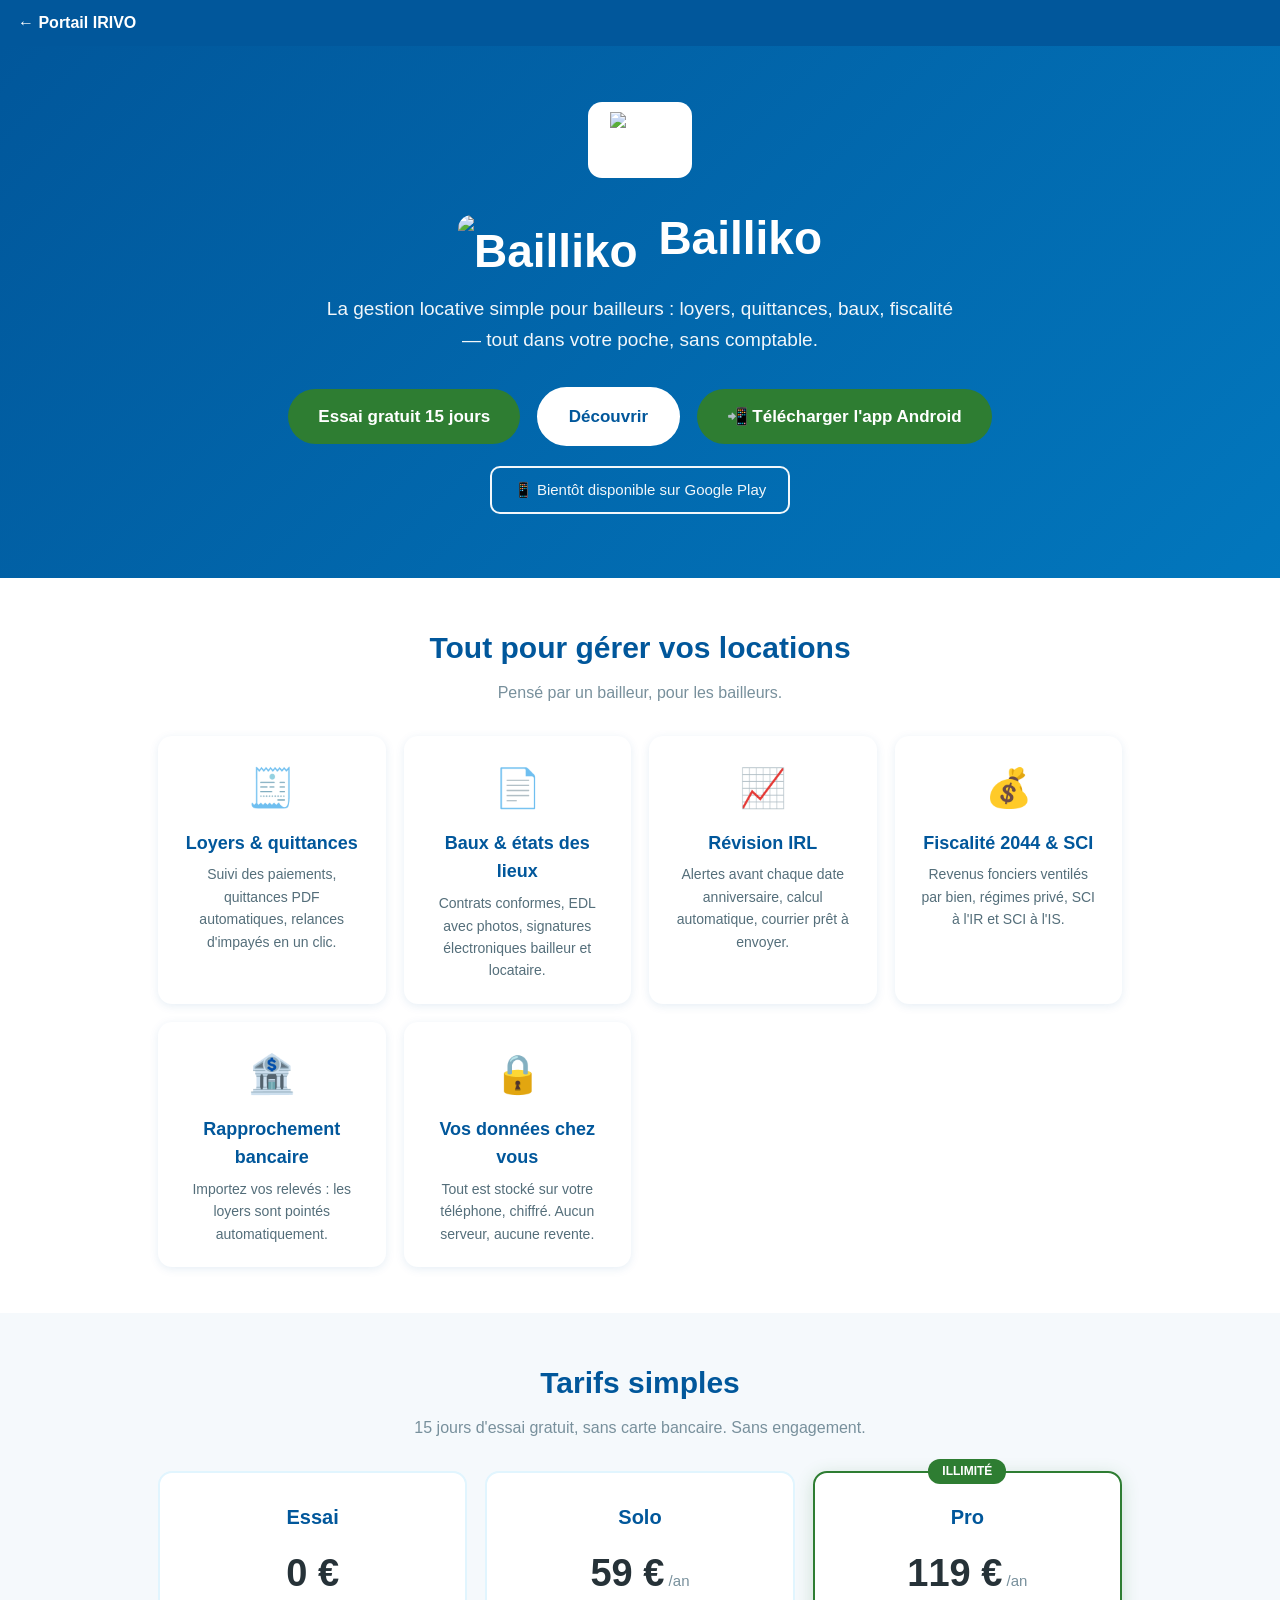
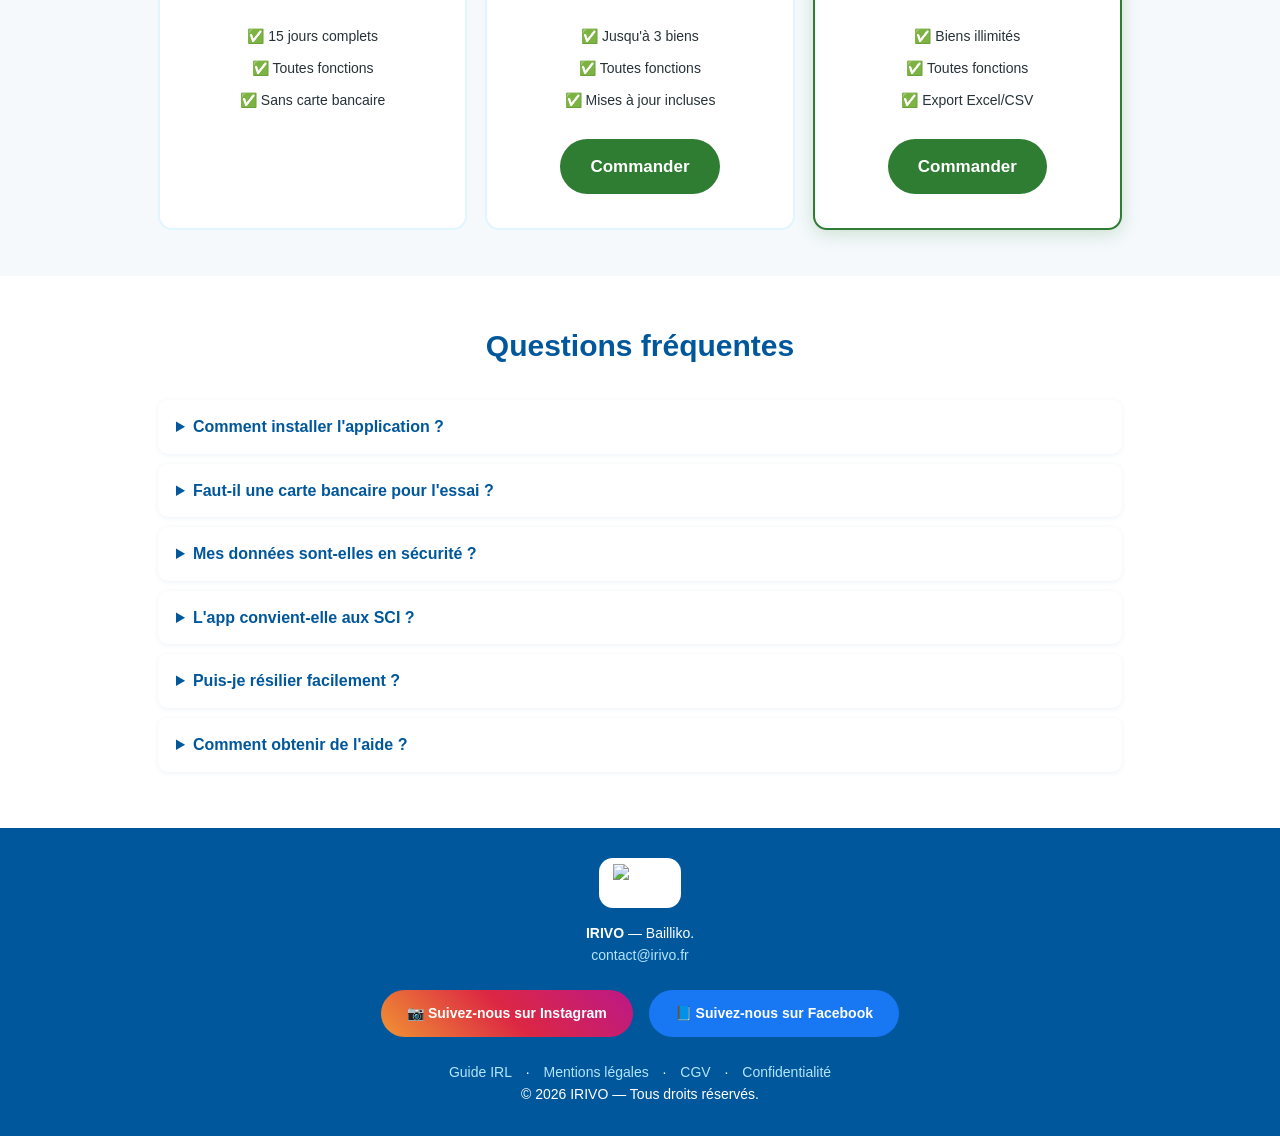
==== bailliko.html @ 0dbec05a "Mise à jour IRIVO : bailliko.html" ====
<!DOCTYPE html>
<html lang="fr">
<head>
<meta charset="UTF-8">
<meta name="viewport" content="width=device-width, initial-scale=1.0">
<title>Bailliko — Gestion locative pour bailleurs : loyers, quittances, baux, IRL, 2044 &amp; SCI. | IRIVO</title>
<meta name="description" content="Bailliko par IRIVO : Gestion locative pour bailleurs : loyers, quittances, baux, IRL, 2044 &amp; SCI. 15 jours d'essai gratuit.">
<link rel="stylesheet" href="style.css">
</head>
<body>
<nav style="background:#01579b;padding:10px 18px;"><a href="index.html" data-irivopage="index.html" style="color:#fff;text-decoration:none;font-weight:bold;">← Portail IRIVO</a></nav>
<header>
<div class="wrap">
<div class="badge-logo"><img src="logo-irivo.png" alt="IRIVO"></div>
<h1><img class="app-ico" src="bailliko/icone-bailliko.png" alt="Bailliko"> Bailliko</h1>
<p class="accroche">La gestion locative simple pour bailleurs : loyers, quittances, baux, fiscalité — tout dans votre poche, sans comptable.</p>
<a class="btn" href="#tarifs">Essai gratuit 15 jours</a>
<a class="btn second" href="#fonctionnalites">Découvrir</a>
<a class="btn" href="compteur.php?dl=1">📲 Télécharger l'app Android</a>
<div><span class="badge-play">📱 Bientôt disponible sur Google Play</span></div>
</div>
</header>

<section id="fonctionnalites">
<div class="wrap">
<h2>Tout pour gérer vos locations</h2>
<p class="sous">Pensé par un bailleur, pour les bailleurs.</p>
<div class="grille">
<div class="carte"><div class="ico">🧾</div><h3>Loyers &amp; quittances</h3><p>Suivi des paiements, quittances PDF automatiques, relances d'impayés en un clic.</p></div>
<div class="carte"><div class="ico">📄</div><h3>Baux &amp; états des lieux</h3><p>Contrats conformes, EDL avec photos, signatures électroniques bailleur et locataire.</p></div>
<div class="carte"><div class="ico">📈</div><h3>Révision IRL</h3><p>Alertes avant chaque date anniversaire, calcul automatique, courrier prêt à envoyer.</p></div>
<div class="carte"><div class="ico">💰</div><h3>Fiscalité 2044 &amp; SCI</h3><p>Revenus fonciers ventilés par bien, régimes privé, SCI à l'IR et SCI à l'IS.</p></div>
<div class="carte"><div class="ico">🏦</div><h3>Rapprochement bancaire</h3><p>Importez vos relevés : les loyers sont pointés automatiquement.</p></div>
<div class="carte"><div class="ico">🔒</div><h3>Vos données chez vous</h3><p>Tout est stocké sur votre téléphone, chiffré. Aucun serveur, aucune revente.</p></div>
</div>
</div>
</section>

<section id="tarifs" class="gris">
<div class="wrap">
<h2>Tarifs simples</h2>
<p class="sous">15 jours d'essai gratuit, sans carte bancaire. Sans engagement.</p>
<div class="tarifs">
<div class="tarif"><h3>Essai</h3><div class="prix">0 €</div><ul><li>✅ 15 jours complets</li><li>✅ Toutes fonctions</li><li>✅ Sans carte bancaire</li></ul></div>

<div class="tarif ">

<h3>Solo</h3>
<div class="prix">59 €<span> /an</span></div>
<ul><li>✅ Jusqu'à 3 biens</li><li>✅ Toutes fonctions</li><li>✅ Mises à jour incluses</li></ul>
<a class="btn" href="commande.html" data-irivopage="commande.html">Commander</a>
</div>

<div class="tarif top">
<div class="etiquette">ILLIMITÉ</div>
<h3>Pro</h3>
<div class="prix">119 €<span> /an</span></div>
<ul><li>✅ Biens illimités</li><li>✅ Toutes fonctions</li><li>✅ Export Excel/CSV</li></ul>
<a class="btn" href="commande.html" data-irivopage="commande.html">Commander</a>
</div>
</div>
</div>
</section>

<section class="faq">
<div class="wrap">
<h2>Questions fréquentes</h2>
<p class="sous"></p>
<details><summary>Comment installer l'application ?</summary><p>Téléchargez Bailliko.apk depuis cette page, ouvrez le fichier et autorisez « Installer depuis cette source » quand Android le demande. L'application est signée par IRIVO. Bientôt aussi sur Google Play.</p></details>
<details><summary>Faut-il une carte bancaire pour l'essai ?</summary><p>Non. L'essai de 15 jours est libre et sans engagement. À la fin de l'essai, abonnez-vous en direct sur ce site ou via Google Play.</p></details>
<details><summary>Mes données sont-elles en sécurité ?</summary><p>Oui : tout est stocké localement sur votre téléphone et chiffré. IRIVO n'héberge aucune de vos données.</p></details>
<details><summary>L'app convient-elle aux SCI ?</summary><p>Oui : chaque bien peut être déclaré en privé, SCI à l'IR ou SCI à l'IS, avec une fiscalité adaptée (2044, 2072, résultat IS simplifié).</p></details>
<details><summary>Puis-je résilier facilement ?</summary><p>L'abonnement (12 mois) est reconduit tacitement chaque année ; résiliation à tout moment depuis votre <a href="https://billing.stripe.com/p/login/6oU28rd5H0m96ZN2Q82Nq00">espace client Stripe</a> ou par email, effet en fin de période payée. Aucun remboursement prorata, conformément aux <a href="cgv.html">CGV</a>.</p></details>
<details><summary>Comment obtenir de l'aide ?</summary><p>Écrivez-nous à <a href="mailto:contact@irivo.fr">contact@irivo.fr</a>, nous répondons sous 48 h ouvrées.</p></details>
</div>
</section>

<footer>
<div class="wrap">
<p><span class="badge-logo mini"><img src="logo-irivo.png" alt="IRIVO"></span></p>
<p><strong>IRIVO</strong> — Bailliko.<br>
<a href="mailto:contact@irivo.fr">contact@irivo.fr</a></p>
<p style="text-align:center;margin:18px 0;">
<a href="https://www.instagram.com/irivo2026/" target="_blank" rel="noopener" style="display:inline-block;background:linear-gradient(45deg,#f09433,#dc2743,#bc1888);color:#fff;font-weight:bold;text-decoration:none;padding:12px 26px;border-radius:30px;margin:6px;">📷 Suivez-nous sur Instagram</a>
<a href="https://www.facebook.com/profile.php?id=61595335291716" target="_blank" rel="noopener" style="display:inline-block;background:#1877f2;color:#fff;font-weight:bold;text-decoration:none;padding:12px 26px;border-radius:30px;margin:6px;">📘 Suivez-nous sur Facebook</a>
</p>
<p><a href="guide-revision-irl.html">Guide IRL</a> · <a href="mentions-legales.html">Mentions légales</a> · <a href="cgv.html">CGV</a> · <a href="confidentialite.html">Confidentialité</a></p>
<p>© 2026 IRIVO — Tous droits réservés.</p>
</div>
</footer>

</body>
</html>
---- style.css ----
:root{--bleu:#0277bd;--bleu-fonce:#01579b;--vert:#2e7d32;--fond:#f5f9fc;--texte:#263238;--gris:#78909c}
*{box-sizing:border-box;margin:0;padding:0}
body{font-family:'Segoe UI',Roboto,Arial,sans-serif;color:var(--texte);background:#fff;line-height:1.6}
.wrap{max-width:1000px;margin:0 auto;padding:0 18px}
header{background:linear-gradient(135deg,var(--bleu-fonce),var(--bleu));color:#fff;padding:56px 0 64px;text-align:center}
header .logo{font-size:20px;opacity:.9;letter-spacing:2px}
header h1{font-size:46px;margin:10px 0 6px}
header p.accroche{font-size:19px;opacity:.95;max-width:640px;margin:0 auto 26px}
.btn{display:inline-block;background:var(--vert);color:#fff!important;text-decoration:none;font-weight:bold;padding:14px 30px;border-radius:30px;margin:6px;font-size:17px;cursor:pointer}
.btn.second{background:#fff;color:var(--bleu-fonce)!important;border:2px solid #fff}
.btn.sombre{background:var(--bleu-fonce)}
section{padding:46px 0}
section.gris{background:var(--fond)}
h2{text-align:center;font-size:30px;margin-bottom:8px;color:var(--bleu-fonce)}
p.sous{text-align:center;color:var(--gris);margin-bottom:30px}
.grille{display:grid;grid-template-columns:repeat(auto-fit,minmax(220px,1fr));gap:18px}
.carte{background:#fff;border-radius:14px;padding:22px;box-shadow:0 2px 10px rgba(1,87,155,.1);text-align:center}
.carte .ico{font-size:38px}
.carte h3{margin:10px 0 6px;font-size:18px;color:var(--bleu-fonce)}
.carte p{font-size:14px;color:#546e7a}
.tarifs{display:grid;grid-template-columns:repeat(auto-fit,minmax(240px,1fr));gap:18px;align-items:stretch}
.tarif{background:#fff;border:2px solid #e1f5fe;border-radius:14px;padding:28px 22px;text-align:center;position:relative}
.tarif.top{border-color:var(--vert);box-shadow:0 4px 18px rgba(46,125,50,.2)}
.tarif .etiquette{position:absolute;top:-14px;left:50%;transform:translateX(-50%);background:var(--vert);color:#fff;font-size:12px;font-weight:bold;padding:3px 14px;border-radius:12px;white-space:nowrap}
.tarif h3{color:var(--bleu-fonce);font-size:20px}
.tarif .prix{font-size:38px;font-weight:bold;margin:10px 0 2px}
.tarif .prix span{font-size:15px;color:var(--gris);font-weight:normal}
.tarif ul{list-style:none;margin:16px 0;font-size:14px}
.tarif li{padding:5px 0}
.faq details{background:#fff;border-radius:10px;padding:14px 18px;margin-bottom:10px;box-shadow:0 1px 5px rgba(1,87,155,.08)}
.faq summary{font-weight:bold;cursor:pointer;color:var(--bleu-fonce)}
footer{background:var(--bleu-fonce);color:#fff;padding:30px 0;text-align:center;font-size:14px}
footer a{color:#b3e5fc;margin:0 10px;text-decoration:none}
footer a:hover{text-decoration:underline}
.legal{max-width:800px;margin:0 auto;padding:36px 18px}
.legal h1{color:var(--bleu-fonce);margin-bottom:6px}
.legal h2{text-align:left;font-size:21px;margin:26px 0 8px}
.legal p,.legal li{margin-bottom:8px}
.legal .maj{color:var(--gris);font-size:14px}
.badge-play{display:inline-block;border:2px solid #fff;border-radius:10px;padding:10px 22px;margin-top:14px;font-size:15px;opacity:.95}
@media(max-width:600px){header h1{font-size:34px}.tarif .prix{font-size:32px}}
.badge-logo{background:#fff;border-radius:14px;padding:10px 22px;display:inline-block;margin-bottom:14px}
.badge-logo img{height:56px;display:block}
.badge-logo.mini{padding:6px 14px}.badge-logo.mini img{height:38px}
.app-ico{height:60px;vertical-align:-13px;border-radius:14px;margin-right:8px}
.anim{animation:fondu .8s ease both}
@keyframes fondu{from{opacity:0;transform:translateY(14px)}to{opacity:1;transform:none}}
.carte-app{transition:transform .25s,box-shadow .25s}
.carte-app:hover{transform:translateY(-6px);box-shadow:0 10px 24px rgba(1,87,155,.2)}
.carte-app.futur{border:2px dashed #b0bec5}
.app-ico-xl{width:76px;height:76px;border-radius:18px}
.badge-dispo{display:inline-block;background:#E8F5E9;color:#2E7D32;font-size:12px;font-weight:bold;padding:3px 14px;border-radius:20px}
.badge-soon{display:inline-block;background:#FFF3E0;color:#E65100;font-size:12px;font-weight:bold;padding:3px 14px;border-radius:20px}
nav a:hover{text-decoration:underline}
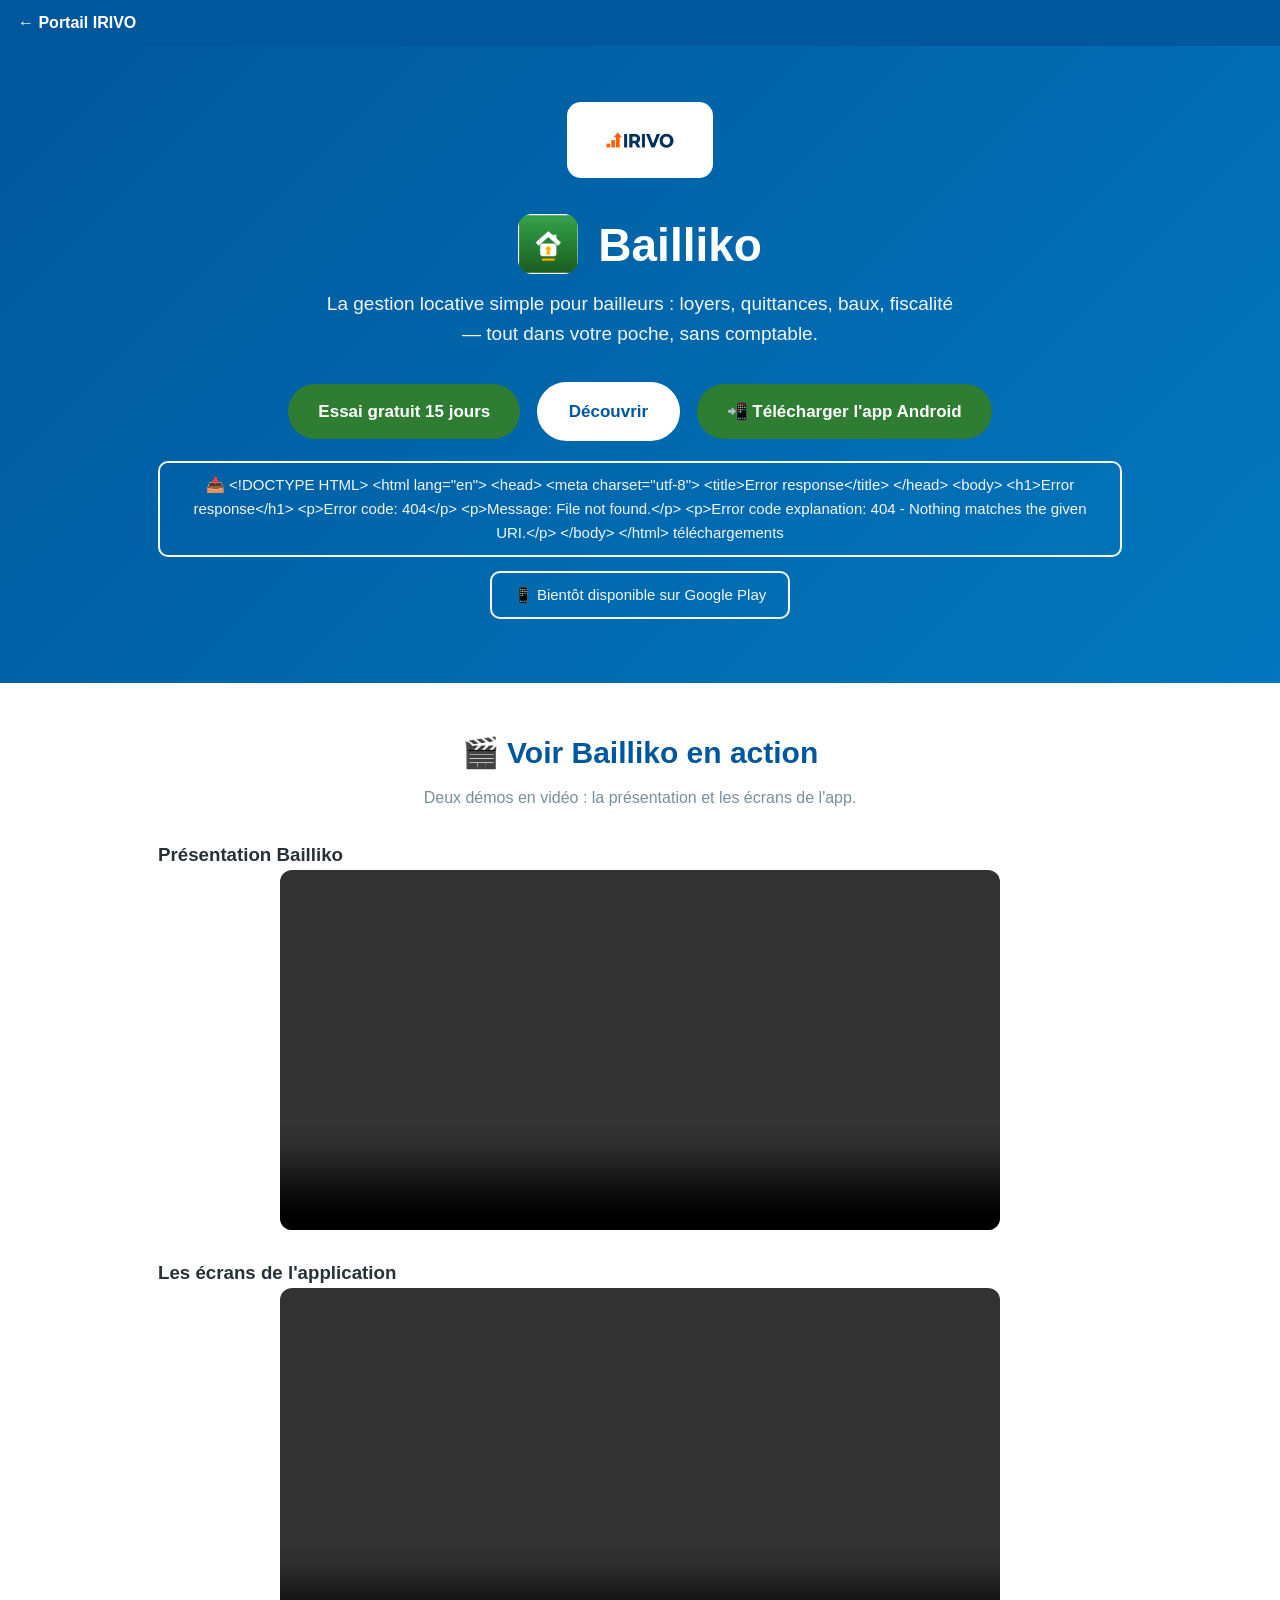
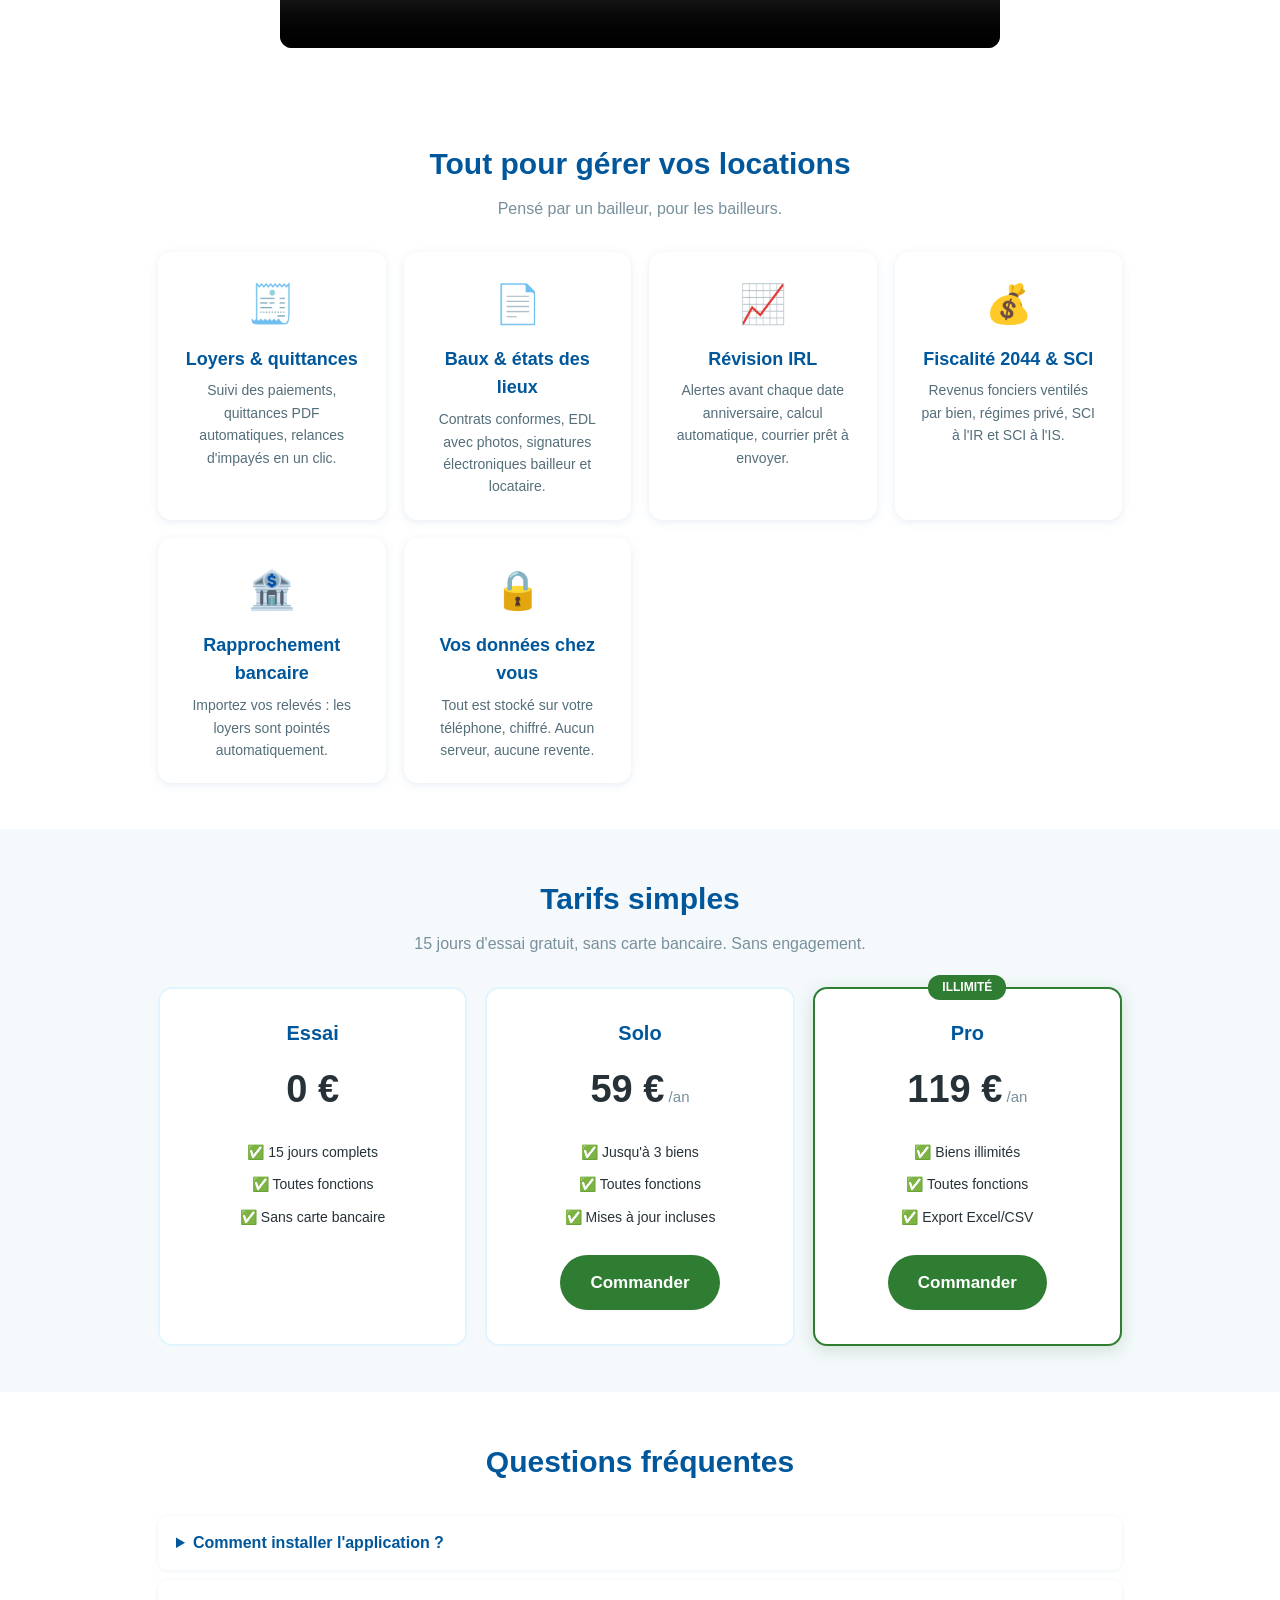
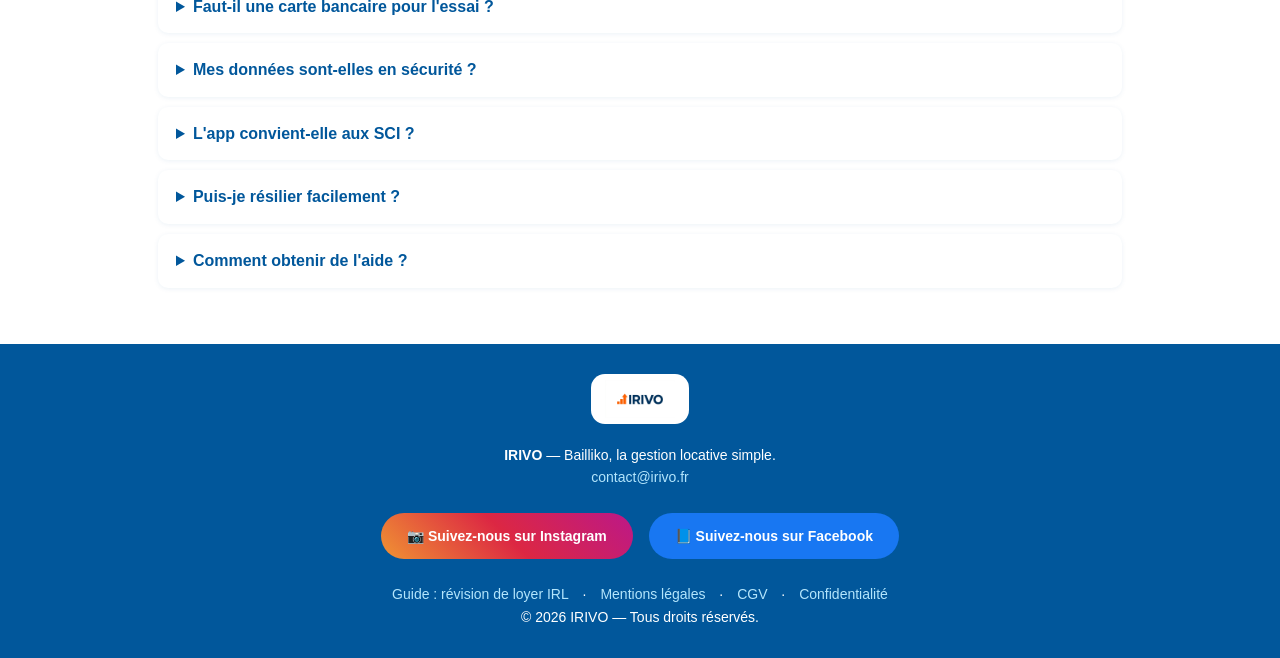
==== commit 66644316: "IRIVO : fichier du site — bailliko.html" ====
--- a/bailliko.html
+++ b/bailliko.html
@@ -3,23 +3,42 @@
 <head>
 <meta charset="UTF-8">
 <meta name="viewport" content="width=device-width, initial-scale=1.0">
-<title>Bailliko — Gestion locative pour bailleurs : loyers, quittances, baux, IRL, 2044 &amp; SCI. | IRIVO</title>
-<meta name="description" content="Bailliko par IRIVO : Gestion locative pour bailleurs : loyers, quittances, baux, IRL, 2044 &amp; SCI. 15 jours d'essai gratuit.">
+<title>Bailliko — Gestion locative simple pour bailleurs | IRIVO</title>
+<meta name="description" content="Bailliko par IRIVO : loyers, quittances, baux, révision IRL, fiscalité 2044 et SCI, rapprochement bancaire. 15 jours d'essai gratuit.">
+<link rel="icon" type="image/png" href="[data-uri]">
 <link rel="stylesheet" href="style.css">
 </head>
 <body>
-<nav style="background:#01579b;padding:10px 18px;"><a href="index.html" data-irivopage="index.html" style="color:#fff;text-decoration:none;font-weight:bold;">← Portail IRIVO</a></nav>
+<nav style="background:#01579b;padding:10px 18px;"><a href="index.html" style="color:#fff;text-decoration:none;font-weight:bold;">← Portail IRIVO</a></nav>
 <header>
 <div class="wrap">
-<div class="badge-logo"><img src="logo-irivo.png" alt="IRIVO"></div>
-<h1><img class="app-ico" src="bailliko/icone-bailliko.png" alt="Bailliko"> Bailliko</h1>
+<div class="badge-logo"><img src="[data-uri]" alt="IRIVO"></div>
+<h1><img class="app-ico" src="[data-uri]" alt="Bailliko"> Bailliko</h1>
 <p class="accroche">La gestion locative simple pour bailleurs : loyers, quittances, baux, fiscalité — tout dans votre poche, sans comptable.</p>
 <a class="btn" href="#tarifs">Essai gratuit 15 jours</a>
 <a class="btn second" href="#fonctionnalites">Découvrir</a>
 <a class="btn" href="compteur.php?dl=1">📲 Télécharger l'app Android</a>
+<div><span class="badge-play">📥 <span id="cpt">…</span> téléchargements</span></div>
 <div><span class="badge-play">📱 Bientôt disponible sur Google Play</span></div>
 </div>
 </header>
+
+<section id="video">
+<div class="wrap">
+<h2>🎬 Voir Bailliko en action</h2>
+<p class="sous">Deux démos en vidéo : la présentation et les écrans de l'app.</p>
+<h3>Présentation Bailliko</h3>
+<video controls preload="metadata" playsinline style="width:100%;max-width:720px;display:block;margin:0 auto 28px;border-radius:12px;">
+<source src="bailliko/presentation BAILLIKO site.mp4" type="video/mp4">
+Votre navigateur ne lit pas les vidéos. Téléchargez l'app : <a href="compteur.php?dl=1">Bailliko.apk</a>
+</video>
+<h3>Les écrans de l'application</h3>
+<video controls preload="metadata" playsinline style="width:100%;max-width:720px;display:block;margin:0 auto;border-radius:12px;">
+<source src="bailliko/video-bailliko-ecrans.mp4" type="video/mp4">
+Votre navigateur ne lit pas les vidéos. Téléchargez l'app : <a href="compteur.php?dl=1">Bailliko.apk</a>
+</video>
+</div>
+</section>
 
 <section id="fonctionnalites">
 <div class="wrap">
@@ -42,22 +61,8 @@
 <p class="sous">15 jours d'essai gratuit, sans carte bancaire. Sans engagement.</p>
 <div class="tarifs">
 <div class="tarif"><h3>Essai</h3><div class="prix">0 €</div><ul><li>✅ 15 jours complets</li><li>✅ Toutes fonctions</li><li>✅ Sans carte bancaire</li></ul></div>
-
-<div class="tarif ">
-
-<h3>Solo</h3>
-<div class="prix">59 €<span> /an</span></div>
-<ul><li>✅ Jusqu'à 3 biens</li><li>✅ Toutes fonctions</li><li>✅ Mises à jour incluses</li></ul>
-<a class="btn" href="commande.html" data-irivopage="commande.html">Commander</a>
-</div>
-
-<div class="tarif top">
-<div class="etiquette">ILLIMITÉ</div>
-<h3>Pro</h3>
-<div class="prix">119 €<span> /an</span></div>
-<ul><li>✅ Biens illimités</li><li>✅ Toutes fonctions</li><li>✅ Export Excel/CSV</li></ul>
-<a class="btn" href="commande.html" data-irivopage="commande.html">Commander</a>
-</div>
+<div class="tarif"><h3>Solo</h3><div class="prix">59 €<span> /an</span></div><ul><li>✅ Jusqu'à 3 biens</li><li>✅ Toutes fonctions</li><li>✅ Mises à jour incluses</li></ul><a class="btn" href="commande.html">Commander</a></div>
+<div class="tarif top"><div class="etiquette">ILLIMITÉ</div><h3>Pro</h3><div class="prix">119 €<span> /an</span></div><ul><li>✅ Biens illimités</li><li>✅ Toutes fonctions</li><li>✅ Export Excel/CSV</li></ul><a class="btn" href="commande.html">Commander</a></div>
 </div>
 </div>
 </section>
@@ -66,28 +71,32 @@
 <div class="wrap">
 <h2>Questions fréquentes</h2>
 <p class="sous"></p>
-<details><summary>Comment installer l'application ?</summary><p>Téléchargez Bailliko.apk depuis cette page, ouvrez le fichier et autorisez « Installer depuis cette source » quand Android le demande. L'application est signée par IRIVO. Bientôt aussi sur Google Play.</p></details>
+<details><summary>Comment installer l'application ?</summary><p>Téléchargez <a href="compteur.php?dl=1">Bailliko.apk</a> depuis cette page, ouvrez le fichier et autorisez « Installer depuis cette source » quand Android le demande. L'application est signée par IRIVO. Bientôt aussi sur Google Play.</p></details>
 <details><summary>Faut-il une carte bancaire pour l'essai ?</summary><p>Non. L'essai de 15 jours est libre et sans engagement. À la fin de l'essai, abonnez-vous en direct sur ce site ou via Google Play.</p></details>
-<details><summary>Mes données sont-elles en sécurité ?</summary><p>Oui : tout est stocké localement sur votre téléphone et chiffré. IRIVO n'héberge aucune de vos données.</p></details>
+<details><summary>Mes données sont-elles en sécurité ?</summary><p>Oui : tout est stocké localement sur votre téléphone et chiffré. IRIVO n'héberge aucune de vos données. Voir notre <a href="confidentialite.html">politique de confidentialité</a>.</p></details>
 <details><summary>L'app convient-elle aux SCI ?</summary><p>Oui : chaque bien peut être déclaré en privé, SCI à l'IR ou SCI à l'IS, avec une fiscalité adaptée (2044, 2072, résultat IS simplifié).</p></details>
-<details><summary>Puis-je résilier facilement ?</summary><p>L'abonnement (12 mois) est reconduit tacitement chaque année ; résiliation à tout moment depuis votre <a href="https://billing.stripe.com/p/login/6oU28rd5H0m96ZN2Q82Nq00">espace client Stripe</a> ou par email, effet en fin de période payée. Aucun remboursement prorata, conformément aux <a href="cgv.html">CGV</a>.</p></details>
+<details><summary>Puis-je résilier facilement ?</summary><p>L'abonnement (12 mois) est reconduit tacitement chaque année ; résiliation à tout moment depuis votre <a href="https://billing.stripe.com/p/login/6oU28rd5H0m96ZN2Q82Nq00">espace client Stripe</a> ou par email, effet en fin de période payée. Sur Google Play, résiliation depuis votre compte, accès conservé jusqu'à la fin de la période payée.</p></details>
 <details><summary>Comment obtenir de l'aide ?</summary><p>Écrivez-nous à <a href="mailto:contact@irivo.fr">contact@irivo.fr</a>, nous répondons sous 48 h ouvrées.</p></details>
 </div>
 </section>
 
 <footer>
 <div class="wrap">
-<p><span class="badge-logo mini"><img src="logo-irivo.png" alt="IRIVO"></span></p>
-<p><strong>IRIVO</strong> — Bailliko.<br>
+<p><span class="badge-logo mini"><img src="[data-uri]